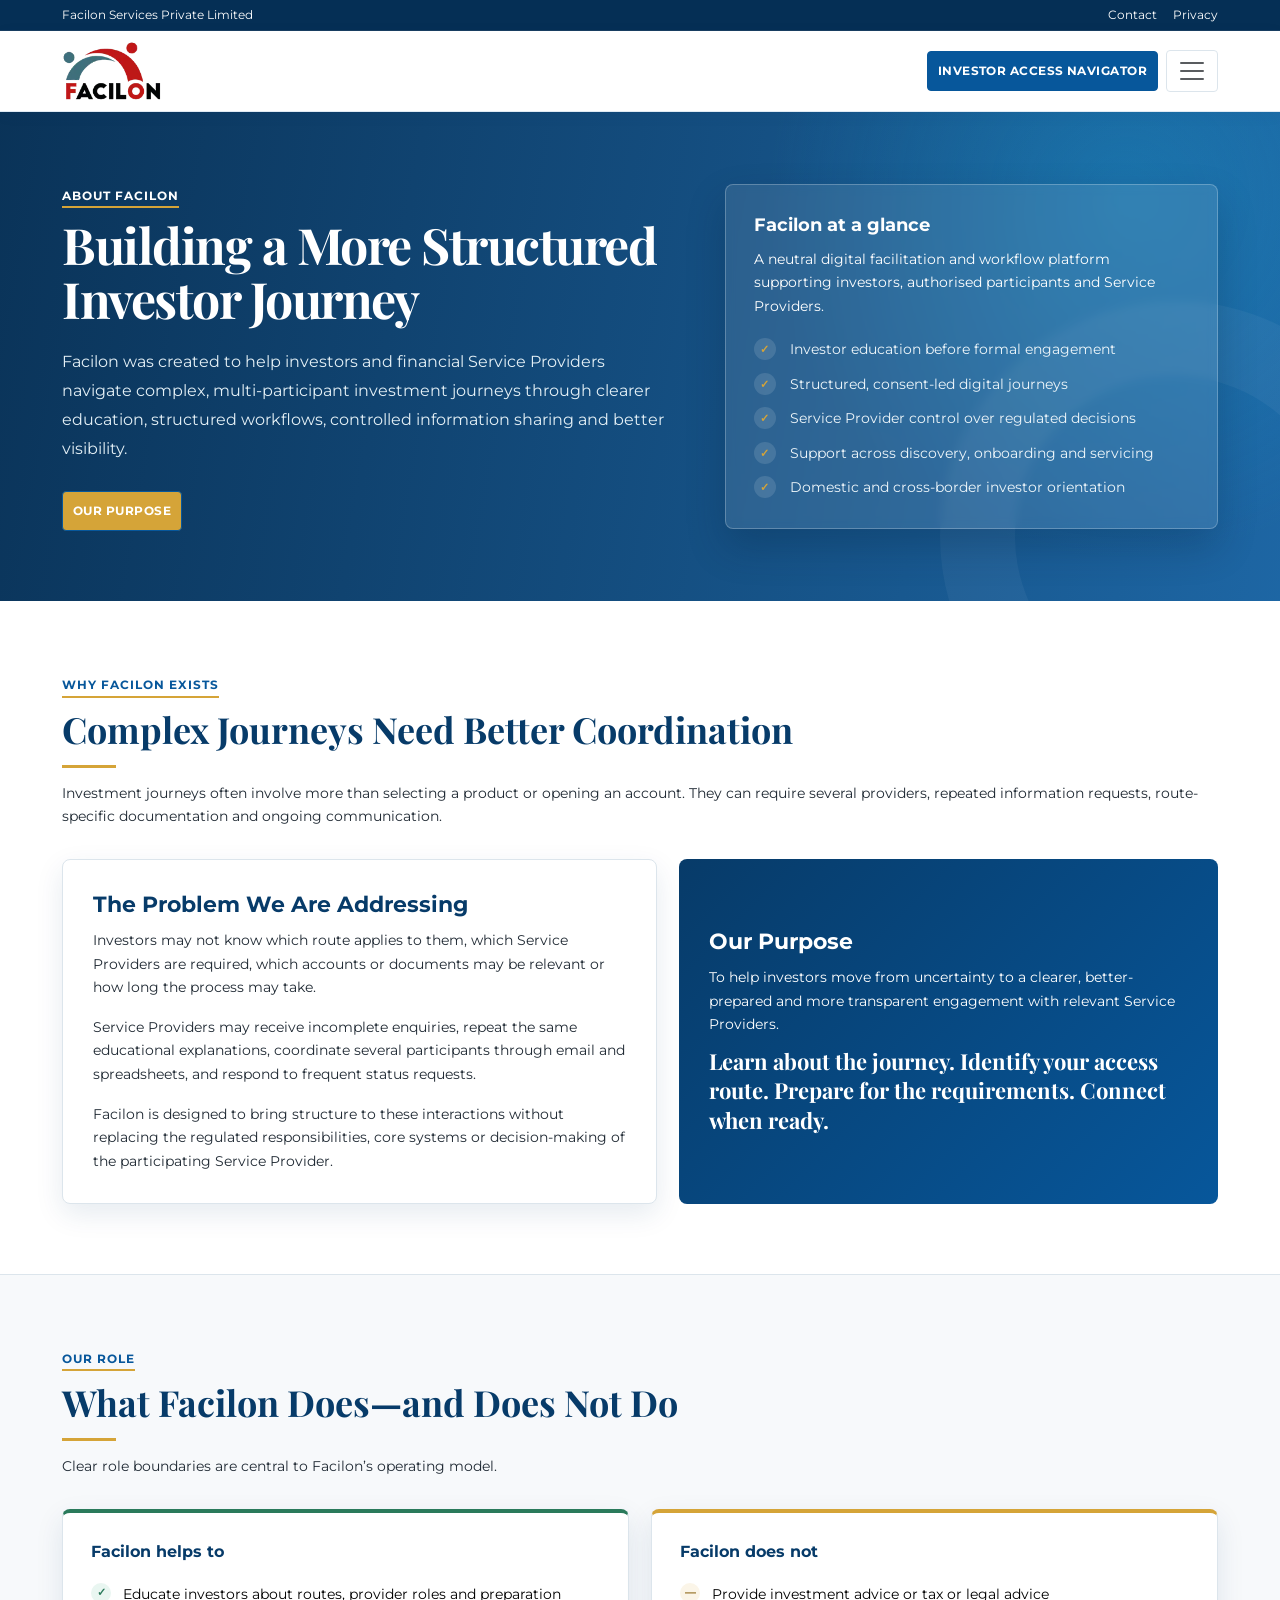
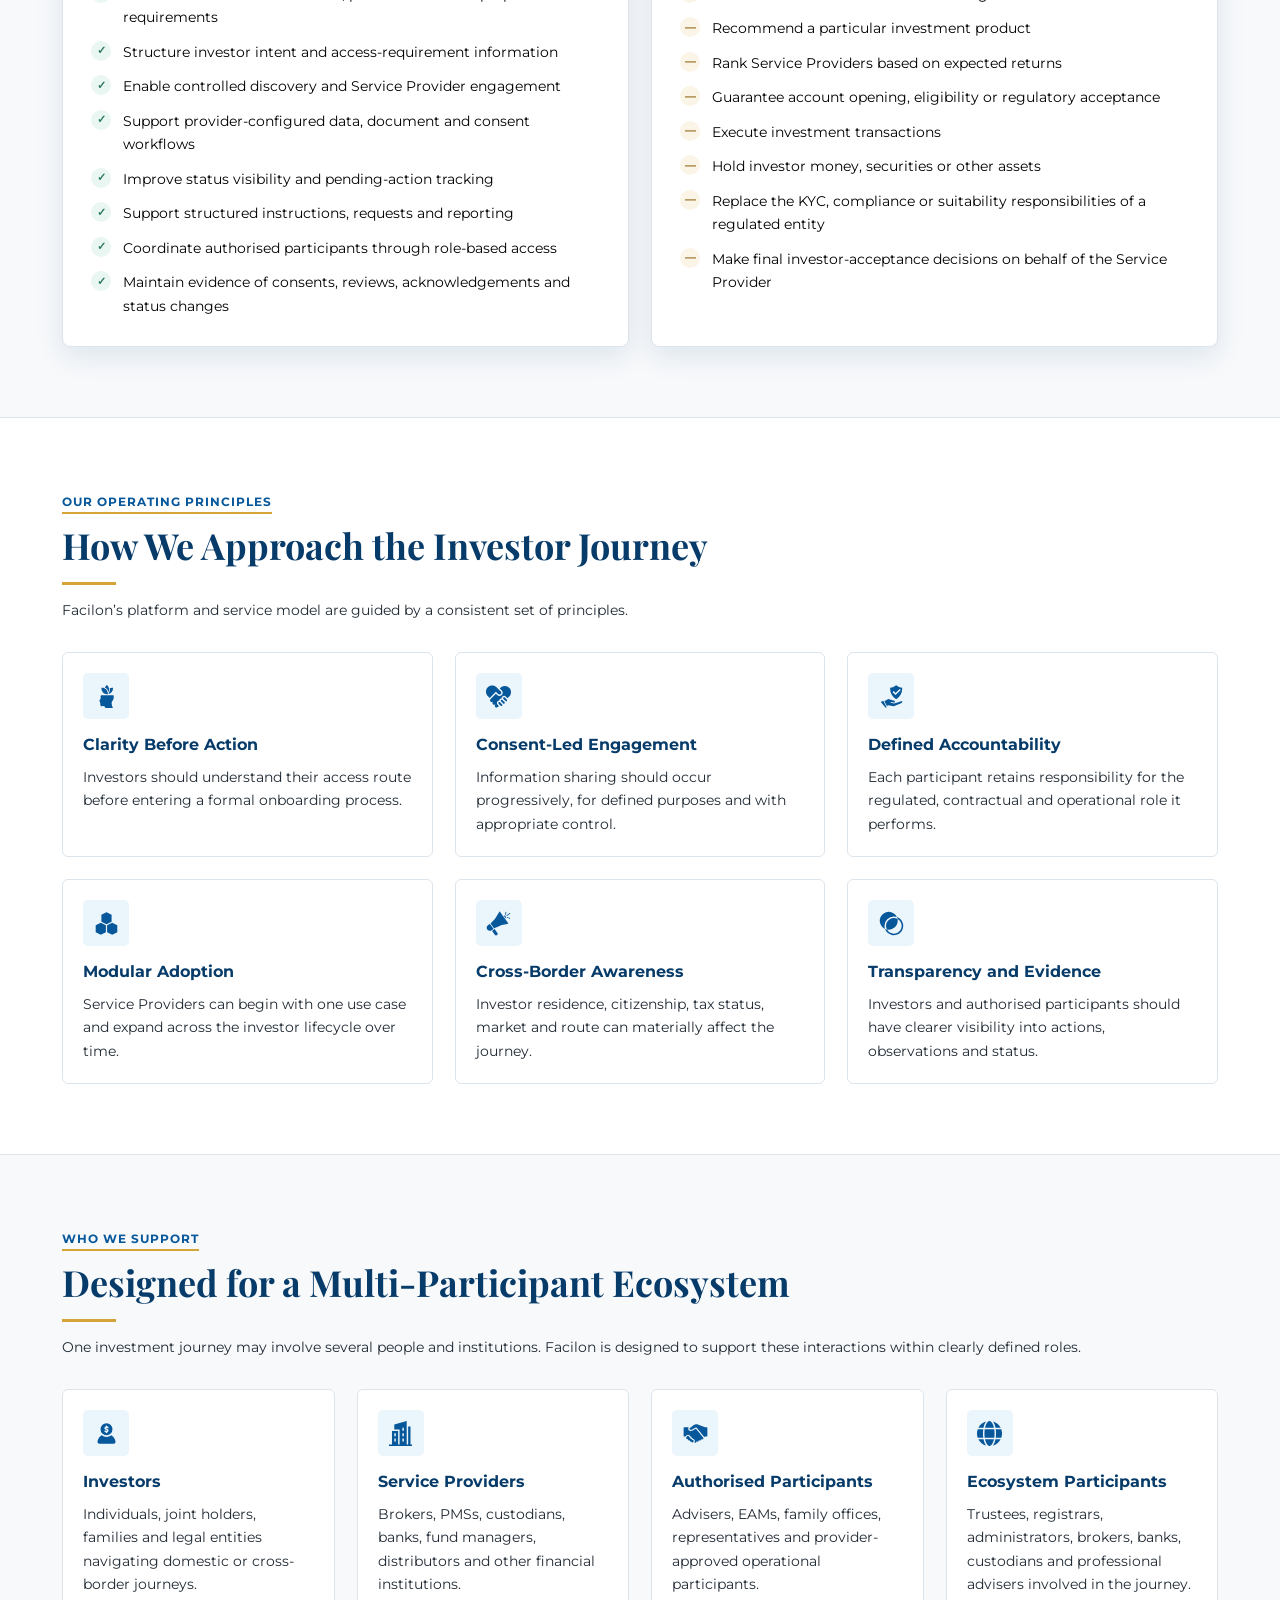
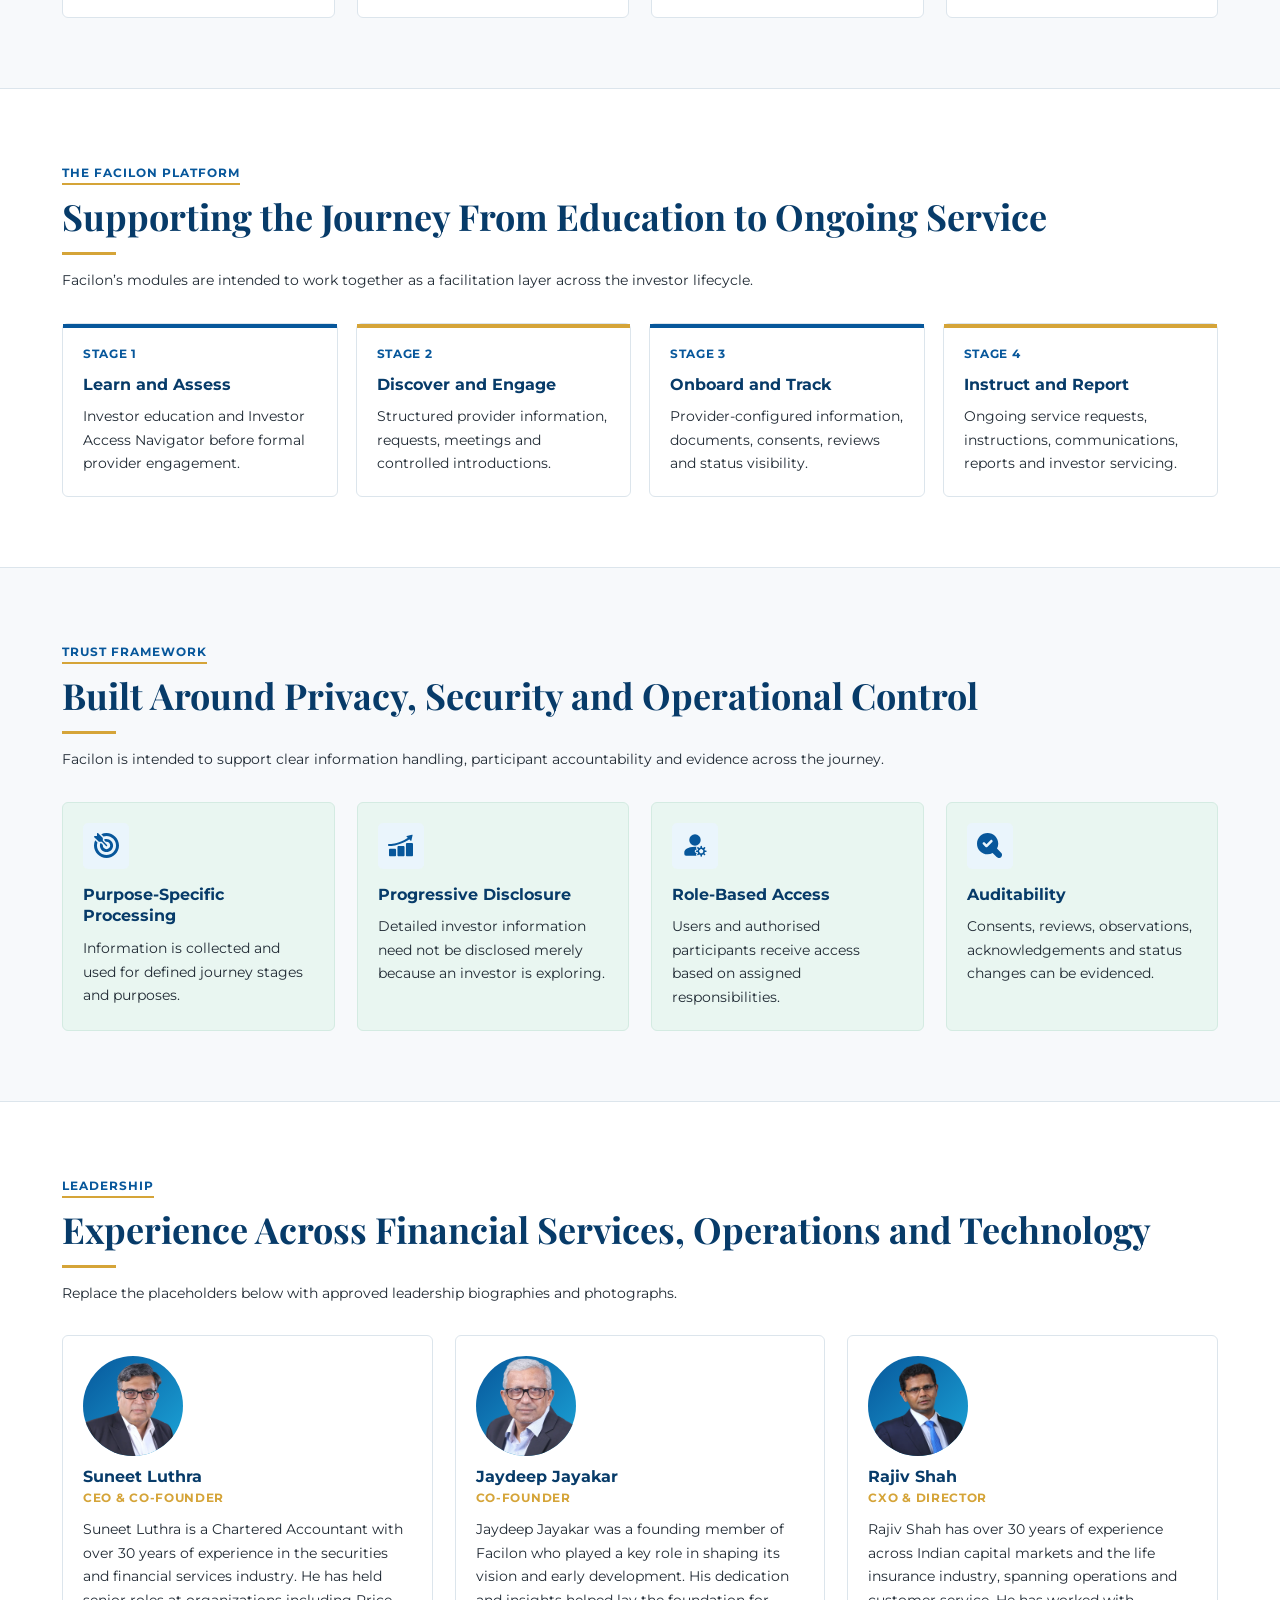
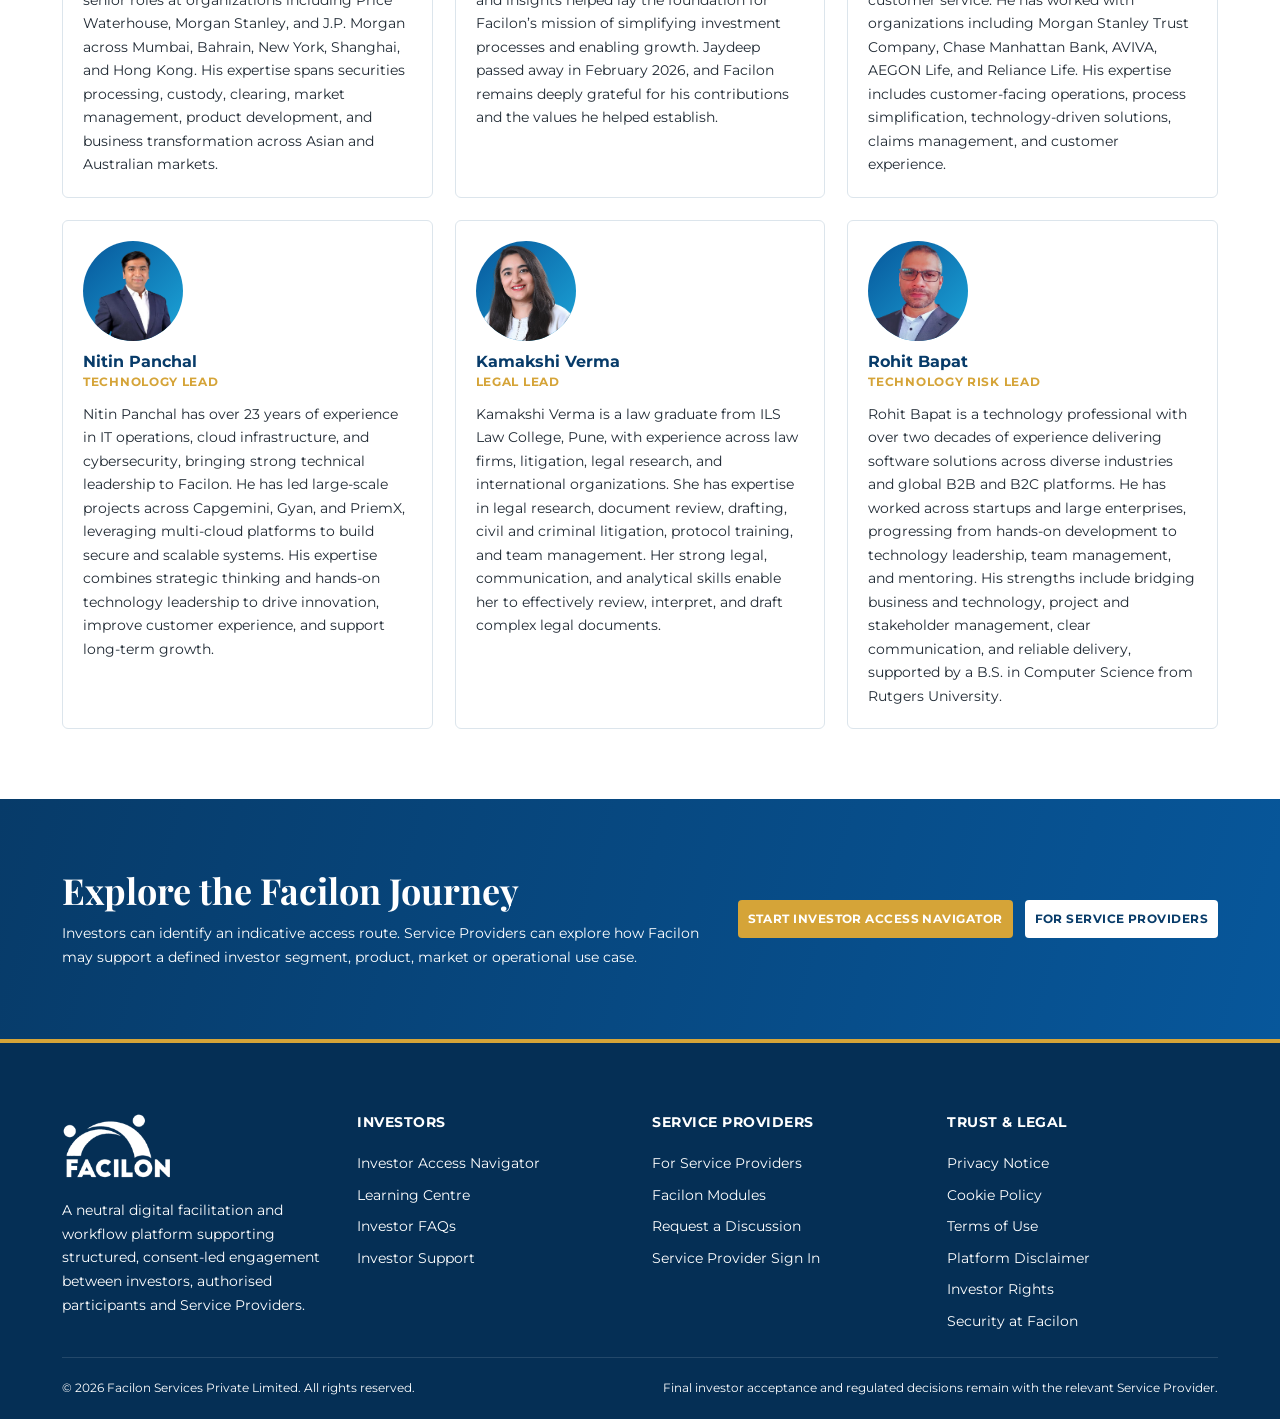
==== about-facilon.html @ dc4d9c80 "first commit" ====
<!DOCTYPE html>
<html lang="en">
<head>
  <meta charset="UTF-8" />
  <meta name="viewport" content="width=device-width, initial-scale=1.0" />
  <meta name="description" content="Learn about Facilon Services, its purpose, facilitation model, operating principles, leadership and commitment to structured, consent-led investor journeys." />
  <title>About Facilon | Facilon Services</title>
  <link rel="icon" type="image/png" href="images/favicon.png">
    <link href="https://cdn.jsdelivr.net/npm/bootstrap@5.3.8/dist/css/bootstrap.min.css" rel="stylesheet">
    <link rel="stylesheet" href="fs-style.css">

  <style>

    :root{
      --blue:#07579b;
      --blue-dark:#073b69;
      --blue-deep:#052f55;
      --cyan:#1ca6d9;
      --sky:#eaf5fc;
      --gold:#d5a438;
      --gold-soft:#fbf5e8;
      --green:#2a7a5b;
      --green-soft:#e9f6f1;
      --ink:#202a34;
      --muted:#687783;
      --paper:#f7f9fb;
      --white:#ffffff;
      --border:#dce5ec;
      --shadow:0 10px 28px rgba(7,59,105,.10);
      --shadow-hover:0 16px 36px rgba(7,59,105,.16);
      --radius:8px;
      --max:1180px;
    }

    *{box-sizing:border-box}
    html{scroll-behavior:smooth}
    body{
      margin:0;
      font-family:'Montserrat',Arial,Helvetica,sans-serif;
      background:#fff;
      color:var(--ink);
      line-height:1.68;
      -webkit-font-smoothing:antialiased;
    }

    a{text-decoration:none;color:inherit}
    button{font:inherit}


    .nav{
      position:sticky;
      top:0;
      z-index:100;
      background:rgba(255,255,255,.97);
      border-bottom:1px solid rgba(7,87,155,.12);
      box-shadow:0 3px 14px rgba(7,59,105,.06);
      backdrop-filter:blur(12px);
    }

    .nav::before{
      content:'';
      display:block;
      height:4px;
      background:linear-gradient(90deg,var(--blue-dark),var(--cyan));
    }

    .nav-inner{
      min-height:74px;
      display:flex;
      align-items:center;
      justify-content:space-between;
      gap:24px;
    }

    .brand{
      color:var(--blue-dark);
      font-weight:700;
      font-size:22px;
      letter-spacing:.3px;
      text-transform:uppercase;
      white-space:nowrap;
    }

    .brand span{color:var(--gold)}

    .nav-links{
      display:flex;
      align-items:center;
      gap:26px;
      font-size:12px;
      font-weight:600;
      color:#44596a;
      text-transform:uppercase;
      letter-spacing:.45px;
    }

    .nav-links a{
      position:relative;
      padding:8px 0;
    }

    .nav-links a::after{
      content:'';
      position:absolute;
      left:0;
      right:100%;
      bottom:0;
      height:2px;
      background:var(--cyan);
      transition:.2s;
    }

    .nav-links a:hover{color:var(--blue)}
    .nav-links a:hover::after{right:0}

    .nav-actions{
      display:flex;
      gap:10px;
      align-items:center;
    }

    .menu-toggle{
      display:none;
      border:1px solid var(--border);
      background:#fff;
      color:var(--blue-dark);
      padding:9px 11px;
      border-radius:4px;
      cursor:pointer;
    }

    .hero{
      position:relative;
      overflow:hidden;
      color:#fff;
      background:
        radial-gradient(circle at 88% 18%,rgba(28,166,217,.30),transparent 30%),
        linear-gradient(100deg,rgba(5,47,85,.98),rgba(7,87,155,.91));
    }

    .hero::after{
      content:'';
      position:absolute;
      right:-130px;
      bottom:-170px;
      width:470px;
      height:470px;
      border:75px solid rgba(255,255,255,.045);
      border-radius:50%;
    }

    .hero-inner{
      position:relative;
      z-index:1;
      display:grid;
      grid-template-columns:1.1fr .9fr;
      gap:60px;
      align-items:center;
    }

    .eyebrow {
    display: inline-block;
    font-size: 12px;
    letter-spacing: 1px;
    text-transform: uppercase;
    font-weight: 700;
    color: inherit;
    margin-bottom: 10px;
    padding-bottom: 0;
    border-bottom: 2px solid var(--gold);
}

    h1,h2,h3{margin-top:0;color:var(--blue-dark)}

    h1{
      font-family:'Playfair Display',Georgia,serif;
      color:#fff;
      font-size:50px;
      line-height:1.08;
      letter-spacing:-.03em;
      margin-bottom:22px;
      max-width:850px;
    }

    h2{
      font-family:'Playfair Display',Georgia,serif;
      font-size:36px;
      line-height:1.2;
      margin-bottom:14px;
    }

    h3{
      font-size:16px;
      line-height:1.35;
      margin-bottom:10px;
    }

    .hero-copy p{
      margin:0 0 28px;
      max-width:760px;
      color:#e4f0f6;
      font-size:16px;
      line-height:1.8;
    }

    .hero-panel{
      background:rgba(255,255,255,.10);
      border:1px solid rgba(255,255,255,.24);
      border-radius:8px;
      padding:28px;
      backdrop-filter:blur(5px);
      box-shadow:0 18px 38px rgba(3,31,56,.24);
    }

    .hero-panel h3{color:#fff;font-size:18px}
    .hero-panel p{color:#ffffff;font-size:14px;margin:0 0 20px}

    .principle-list{
      display:grid;
      gap:11px;
    }

    .principle-item{
      display:grid;
      grid-template-columns:26px 1fr;
      gap:10px;
      align-items:start;
      font-size:14px;
      color:#eef6fa;
    }

    .principle-item::before{
      content:'✓';
      width:22px;
      height:22px;
      border-radius:50%;
      display:grid;
      place-items:center;
      background:rgba(255,255,255,.12);
      color:var(--gold);
      font-weight:700;
      font-size:11px;
    }

    .section-alt{
      background:var(--paper);
      border-top:1px solid var(--border);
      border-bottom:1px solid var(--border);
    }

    .section-head{
      margin-bottom:30px;
    }

    .section-head h2::after{
      content:'';
      display:block;
      width:54px;
      height:3px;
      background:var(--gold);
      margin-top:14px;
    }

    .section-head p{
      margin:0;
      color:var(--ink);
      font-size:14px;
    }

    .story-grid,
    .role-grid,
    .values-grid,
    .audience-grid,
    .trust-grid,
    .leadership-grid{
      display:grid;
      gap:22px;
    }

    .story-grid{
      grid-template-columns:1.05fr .95fr;
      align-items:start;
    }

    .story-card{
      background:#fff;
      border:1px solid var(--border);
      border-radius:8px;
      padding:30px;
      box-shadow:var(--shadow);
      min-height: 345px;
    }

    .story-card p{
      color:var(--ink);
      font-size:14px;
      margin:0 0 16px;
    }
    
    .story-card h3 {
            font-size: 22px;
    }

    .story-card p:last-child{margin-bottom:0}

    .statement-card{
      background:linear-gradient(135deg,var(--blue-dark),var(--blue));
      color:#fff;
      border-radius:8px;
      padding:30px;
      min-height: 345px;
          display: flex;
    flex-direction: column;
    justify-content: center;
    }

    .statement-card h3{color:#fff;font-size:22px}
    .statement-card p{color:#ffffff;font-size:14px;margin:0 0 10px}

    .statement-card strong{
      display:block;
      color:#fff;
      font-family:'Playfair Display',Georgia,serif;
      font-size:22px;
      line-height:1.35;
      margin-top:0;
    }

    .role-grid{
      grid-template-columns:1fr 1fr;
    }

    .role-card{
      border-radius:8px;
      padding:28px;
      border:1px solid var(--border);
      background:#fff;
      box-shadow:var(--shadow);
    }

    .role-card.positive{border-top:4px solid var(--green)}
    .role-card.boundary{border-top:4px solid var(--gold)}

    .role-list{
      list-style:none;
      padding:0;
      margin:20px 0 0;
      display:grid;
      gap:11px;
    }

    .role-list li{
      
    display: grid;
    grid-template-columns: 22px 1fr;
    gap: 10px;
    font-size: 14px;
    color: #000000;
    }

    .role-card.positive .role-list li::before{
      content:'✓';
      width:20px;height:20px;border-radius:50%;
      display:grid;place-items:center;
      background:var(--green-soft);
      color:var(--green);
      font-size:11px;font-weight:700;
    }

    .role-card.boundary .role-list li::before{
      content:'—';
      width:20px;height:20px;border-radius:50%;
      display:grid;place-items:center;
      background:var(--gold-soft);
      color:#8d6817;
      font-size:11px;font-weight:700;
    }

    .values-grid{
      grid-template-columns:repeat(3,1fr);
    }

    .value-card,
    .audience-card,
    .trust-card,
    .leader-card{
      background:#fff;
      border:1px solid var(--border);
      border-radius:6px;
      padding:20px;
      transition:.2s;
    }

    .value-card:hover,
    .audience-card:hover,
    .trust-card:hover,
    .leader-card:hover{
      transform:translateY(-3px);
      box-shadow:var(--shadow-hover);
      border-color:#bdd7e7;
    }

    .icon{
      width:46px;
      height:46px;
      border-radius:5px;
      display:grid;
      place-items:center;
      background:var(--sky);
      color:var(--blue);
      font-size:21px;
      margin-bottom:15px;
    }
.icon img{
    width: 25px;
}
    .value-card p,
    .audience-card p,
    .trust-card p,
    .leader-card p{
      color:var(--ink);
      margin:0;
      font-size:14px;
    }

    .audience-grid{
      grid-template-columns:repeat(4,1fr);
    }

    .trust-grid{
      grid-template-columns:repeat(4,1fr);
    }

    .trust-card{
      background:var(--green-soft);
      border-color:#d4ebe2;
    }

    .leadership-grid{
      grid-template-columns:repeat(3,1fr);
    }

    .leader-card{
      text-align:left;
    }

    .leader-photo{
      /*width:72px;*/
      /*height:72px;*/
      /*border-radius:50%;*/
      /*display:grid;*/
      /*place-items:center;*/
      /*background:linear-gradient(135deg,var(--blue),var(--cyan));*/
      /*color:#fff;*/
      /*font-weight:700;*/
      /*font-size:22px;*/
      /*margin-bottom:18px;*/
    }
    
    .leader-card h3 {
        margin-bottom: 0;
    }
    
    .leader-photo img {
        width: 100px;
        height: 100px;
        background: linear-gradient(135deg, var(--blue), var(--cyan));
        border-radius: 50%;
        margin-bottom: 10px;
    }

    .leader-role{
      color:var(--gold);
      font-size:12px;
      font-weight:700;
      text-transform:uppercase;
      letter-spacing:.7px;
      margin-bottom:10px;
          margin-top: 0;
    }

    .timeline{
      display:grid;
      grid-template-columns:repeat(4,1fr);
      gap:18px;
    }

    .timeline-card{
      position:relative;
      background:#fff;
      border:1px solid var(--border);
      border-radius:6px;
      padding:20px;
    }

    .timeline-card::before{
      content:'';
      position:absolute;
      left:0;
      top:0;
      width:100%;
      height:4px;
      background:var(--blue);
    }

    .timeline-card:nth-child(even)::before{background:var(--gold)}

    .timeline-label{
      color:var(--blue);
      font-size:12px;
      font-weight:700;
      text-transform:uppercase;
      letter-spacing:.7px;
      margin-bottom:10px;
    }

    .timeline-card p{
      margin:0;
      color:var(--ink);
      font-size:14px;
    }

    .band{
      background:linear-gradient(105deg,var(--blue-dark),var(--blue));
      color:#fff;
    }

    .band-inner{
      display:grid;
      grid-template-columns:1fr auto;
      gap:30px;
      align-items:center;
    }

    .band h2{color:#fff;margin-bottom:10px}
    .band p{margin:0;color:#ffffff;font-size:14px;max-width:760px}


    @media(max-width:1050px){
      .nav-links{display:none}
      .menu-toggle{display:inline-flex}
      .audience-grid,.trust-grid{grid-template-columns:repeat(2,1fr)}
      .timeline{grid-template-columns:repeat(2,1fr)}
      .footer-grid{grid-template-columns:1fr 1fr}
    }

    @media(max-width:820px){
      .hero-inner,
      .story-grid,
      .role-grid,
      .band-inner{
        grid-template-columns:1fr;
      }

      .values-grid,
      .leadership-grid{
        grid-template-columns:1fr;
      }

      .nav-actions .btn-outline{display:none}
    }

    @media(max-width:620px){
      .container{width:min(calc(100% - 28px),var(--max))}
      .topbar{display:none}
      .nav-inner{min-height:66px}
      .nav-actions .btn-primary{display:none}
      section{padding:58px 0}
      .hero-inner{padding:64px 0 60px}
      .audience-grid,
      .trust-grid,
      .timeline,
      .footer-grid{
        grid-template-columns:1fr;
      }
      .band .btn{width:100%}
    }
  </style>
</head>

<body>
    <div class="topbar">
        <div class="container topbar-inner d-flex justify-content-between align-items-center flex-wrap gap-3 py-1">
            <div>Facilon Services Private Limited</div>
            <div class="topbar-links d-flex flex-wrap gap-3">
                <a href="contact.html">Contact</a>
                <a href="#privacy">Privacy</a>
            </div>
        </div>
    </div>
    <header class="nav navbar">
        <div class="container d-flex align-items-center justify-content-between">
            <a class="navbar-brand" href="index.html">
              <img src="images/logo.webp" alt="Facilon">
            </a>
            <div class="nav-actions d-flex align-items-center gap-2">
              <!--<div class="dropdown d-none d-sm-inline-flex">-->
              <!--  <button class="btn btn-outline dropdown-toggle" type="button" data-bs-toggle="dropdown" aria-expanded="false">-->
              <!--    Sign In-->
              <!--  </button>-->
              <!--  <ul class="dropdown-menu dropdown-menu-end">-->
              <!--    <li>-->
              <!--      <a class="dropdown-item" href="investor-sign-in.html">Investor Sign In</a>-->
              <!--    </li>-->
              <!--    <li>-->
              <!--      <a class="dropdown-item" href="service-provider-sign-in.html">Service Provider Sign In</a>-->
              <!--    </li>-->
              <!--  </ul>-->
              <!--</div>-->
              <a class="btn btn-primary d-none d-sm-inline-flex" href="investor-access-navigator.html">
                Investor Access Navigator
              </a>
              <button class="navbar-toggler" type="button" data-bs-toggle="offcanvas" data-bs-target="#sidebarNav"
                aria-controls="sidebarNav" aria-label="Open menu">
                <span class="navbar-toggler-icon"></span>
              </button>
            </div>
        </div>
    </header>
    <!-- Sidebar navigation: same offcanvas menu on desktop and mobile -->
    <div class="offcanvas offcanvas-end sidebar-nav" tabindex="-1" id="sidebarNav" aria-labelledby="sidebarNavLabel">
        <div class="offcanvas-header">
          <a class="navbar-brand" href="index.html"><img src="images/logo.webp" alt="Facilon"></a>
          <button type="button" class="btn-close" data-bs-dismiss="offcanvas" aria-label="Close"></button>
        </div>
        <div class="offcanvas-body d-flex flex-column">
          <ul class="navbar-nav flex-grow-1" aria-label="Main navigation">
              <li class="nav-item"><a class="nav-link" href="./"><img src="images/icon/sb-img-0.webp" alt=""> Home</a></li>
            <li class="nav-item"><a class="nav-link" href="investor-access-navigator.html"><img src="images/icon/sb-img-1.webp" alt=""> Investor Access Navigator</a></li>
            <li class="nav-item"><a class="nav-link" href="for-service-providers.html"><img src="images/icon/sb-img-2.webp" alt=""> For Service Providers</a></li>
            <li class="nav-item"><a class="nav-link" href="how-facilon-works.html"><img src="images/icon/sb-img-3.webp" alt=""> How Facilon Works</a></li>
            <li class="nav-item"><a class="nav-link" href="learning-centre.html"><img src="images/icon/sb-img-4.webp" alt=""> Learning Centre</a></li>
            <li class="nav-item"><a class="nav-link" href="about-facilon.html"><img src="images/icon/sb-img-5.webp" alt=""> About Facilon</a></li>
            <li class="nav-item"><a class="nav-link" href="contact.html"><img src="images/icon/sb-img-6.webp" alt=""> Contact</a></li>
          </ul>
        </div>
    </div>

  <main>
    <section class="hero">
      <div class="container hero-inner">
        <div class="hero-copy">
          <div class="eyebrow">About Facilon</div>
          <h1>Building a More Structured Investor Journey</h1>
          <p>
            Facilon was created to help investors and financial Service Providers navigate complex,
            multi-participant investment journeys through clearer education, structured workflows,
            controlled information sharing and better visibility.
          </p>
          <a class="btn btn-primary" href="#our-purpose" style="background:var(--gold);">Our Purpose</a>
        </div>

        <aside class="hero-panel">
          <h3>Facilon at a glance</h3>
          <p>
            A neutral digital facilitation and workflow platform supporting investors,
            authorised participants and Service Providers.
          </p>

          <div class="principle-list">
            <div class="principle-item">Investor education before formal engagement</div>
            <div class="principle-item">Structured, consent-led digital journeys</div>
            <div class="principle-item">Service Provider control over regulated decisions</div>
            <div class="principle-item">Support across discovery, onboarding and servicing</div>
            <div class="principle-item">Domestic and cross-border investor orientation</div>
          </div>
        </aside>
      </div>
    </section>

    <section id="our-purpose">
      <div class="container">
        <div class="section-head">
          <div class="eyebrow" style="color:var(--blue);">Why Facilon exists</div>
          <h2>Complex Journeys Need Better Coordination</h2>
          <p>
            Investment journeys often involve more than selecting a product or opening an account.
            They can require several providers, repeated information requests, route-specific documentation
            and ongoing communication.
          </p>
        </div>

        <div class="story-grid">
          <article class="story-card">
            <h3>The Problem We Are Addressing</h3>
            <p>
              Investors may not know which route applies to them, which Service Providers are required,
              which accounts or documents may be relevant or how long the process may take.
            </p>
            <p>
              Service Providers may receive incomplete enquiries, repeat the same educational explanations,
              coordinate several participants through email and spreadsheets, and respond to frequent
              status requests.
            </p>
            <p>
              Facilon is designed to bring structure to these interactions without replacing the regulated
              responsibilities, core systems or decision-making of the participating Service Provider.
            </p>
          </article>

          <aside class="statement-card">
            <h3>Our Purpose</h3>
            <p>
              To help investors move from uncertainty to a clearer, better-prepared and more transparent
              engagement with relevant Service Providers.
            </p>
            <strong>
              Learn about the journey. Identify your access route. Prepare for the requirements. Connect when ready.
            </strong>
          </aside>
        </div>
      </div>
    </section>

    <section class="section-alt">
      <div class="container">
        <div class="section-head">
          <div class="eyebrow" style="color:var(--blue);">Our role</div>
          <h2>What Facilon Does—and Does Not Do</h2>
          <p>
            Clear role boundaries are central to Facilon’s operating model.
          </p>
        </div>

        <div class="role-grid">
          <article class="role-card positive">
            <h3>Facilon helps to</h3>
            <ul class="role-list">
              <li>Educate investors about routes, provider roles and preparation requirements</li>
              <li>Structure investor intent and access-requirement information</li>
              <li>Enable controlled discovery and Service Provider engagement</li>
              <li>Support provider-configured data, document and consent workflows</li>
              <li>Improve status visibility and pending-action tracking</li>
              <li>Support structured instructions, requests and reporting</li>
              <li>Coordinate authorised participants through role-based access</li>
              <li>Maintain evidence of consents, reviews, acknowledgements and status changes</li>
            </ul>
          </article>

          <article class="role-card boundary">
            <h3>Facilon does not</h3>
            <ul class="role-list">
              <li>Provide investment advice or tax or legal advice</li>
              <li>Recommend a particular investment product</li>
              <li>Rank Service Providers based on expected returns</li>
              <li>Guarantee account opening, eligibility or regulatory acceptance</li>
              <li>Execute investment transactions</li>
              <li>Hold investor money, securities or other assets</li>
              <li>Replace the KYC, compliance or suitability responsibilities of a regulated entity</li>
              <li>Make final investor-acceptance decisions on behalf of the Service Provider</li>
            </ul>
          </article>
        </div>
      </div>
    </section>

    <section>
      <div class="container">
        <div class="section-head">
          <div class="eyebrow" style="color:var(--blue);">Our operating principles</div>
          <h2>How We Approach the Investor Journey</h2>
          <p>
            Facilon’s platform and service model are guided by a consistent set of principles.
          </p>
        </div>

        <div class="values-grid">
          <article class="value-card">
            <div class="icon">
              <img src="images/icon/clarity.svg">
            </div>
            <h3>Clarity Before Action</h3>
            <p>Investors should understand their access route before entering a formal onboarding process.</p>
          </article>

          <article class="value-card">
            <div class="icon">
              <img src="images/icon/peace.svg">
            </div>
            <h3>Consent-Led Engagement</h3>
            <p>Information sharing should occur progressively, for defined purposes and with appropriate control.</p>
          </article>

          <article class="value-card">
            <div class="icon">
              <img src="images/icon/accountability.svg">
            </div>
            <h3>Defined Accountability</h3>
            <p>Each participant retains responsibility for the regulated, contractual and operational role it performs.</p>
          </article>

          <article class="value-card">
            <div class="icon">
              <img src="images/icon/modualr.svg">
            </div>
            <h3>Modular Adoption</h3>
            <p>Service Providers can begin with one use case and expand across the investor lifecycle over time.</p>
          </article>

          <article class="value-card">
            <div class="icon">
              <img src="images/icon/aware.svg">
            </div>
            <h3>Cross-Border Awareness</h3>
            <p>Investor residence, citizenship, tax status, market and route can materially affect the journey.</p>
          </article>

          <article class="value-card">
            <div class="icon">
              <img src="images/icon/transparancy.svg">
            </div>
            <h3>Transparency and Evidence</h3>
            <p>Investors and authorised participants should have clearer visibility into actions, observations and status.</p>
          </article>
        </div>
      </div>
    </section>

    <section class="section-alt">
      <div class="container">
        <div class="section-head">
          <div class="eyebrow" style="color:var(--blue);">Who we support</div>
          <h2>Designed for a Multi-Participant Ecosystem</h2>
          <p>
            One investment journey may involve several people and institutions. Facilon is designed
            to support these interactions within clearly defined roles.
          </p>
        </div>

        <div class="audience-grid">
          <article class="audience-card">
            <div class="icon">              
              <img src="images/icon/investor.svg">
            </div>
            <h3>Investors</h3>
            <p>Individuals, joint holders, families and legal entities navigating domestic or cross-border journeys.</p>
          </article>

          <article class="audience-card">
            <div class="icon">              
              <img src="images/icon/service-provider.svg">
            </div>
            <h3>Service Providers</h3>
            <p>Brokers, PMSs, custodians, banks, fund managers, distributors and other financial institutions.</p>
          </article>

          <article class="audience-card">
            <div class="icon">              
              <img src="images/icon/authorizes.svg">
            </div>
            <h3>Authorised Participants</h3>
            <p>Advisers, EAMs, family offices, representatives and provider-approved operational participants.</p>
          </article>

          <article class="audience-card">
            <div class="icon">              
              <img src="images/icon/globe.svg">
            </div>
            <h3>Ecosystem Participants</h3>
            <p>Trustees, registrars, administrators, brokers, banks, custodians and professional advisers involved in the journey.</p>
          </article>
        </div>
      </div>
    </section>

    <section>
      <div class="container">
        <div class="section-head">
          <div class="eyebrow" style="color:var(--blue);">The Facilon platform</div>
          <h2>Supporting the Journey From Education to Ongoing Service</h2>
          <p>
            Facilon’s modules are intended to work together as a facilitation layer across the investor lifecycle.
          </p>
        </div>

        <div class="timeline">
          <article class="timeline-card">
            <div class="timeline-label">Stage 1</div>
            <h3>Learn and Assess</h3>
            <p>Investor education and Investor Access Navigator before formal provider engagement.</p>
          </article>

          <article class="timeline-card">
            <div class="timeline-label">Stage 2</div>
            <h3>Discover and Engage</h3>
            <p>Structured provider information, requests, meetings and controlled introductions.</p>
          </article>

          <article class="timeline-card">
            <div class="timeline-label">Stage 3</div>
            <h3>Onboard and Track</h3>
            <p>Provider-configured information, documents, consents, reviews and status visibility.</p>
          </article>

          <article class="timeline-card">
            <div class="timeline-label">Stage 4</div>
            <h3>Instruct and Report</h3>
            <p>Ongoing service requests, instructions, communications, reports and investor servicing.</p>
          </article>
        </div>
      </div>
    </section>

    <section class="section-alt">
      <div class="container">
        <div class="section-head">
          <div class="eyebrow" style="color:var(--blue);">Trust framework</div>
          <h2>Built Around Privacy, Security and Operational Control</h2>
          <p>
            Facilon is intended to support clear information handling, participant accountability and evidence across the journey.
          </p>
        </div>

        <div class="trust-grid">
          <article class="trust-card">
            <div class="icon">
              <img src="images/icon/purpose.svg">
            </div>
            <h3>Purpose-Specific Processing</h3>
            <p>Information is collected and used for defined journey stages and purposes.</p>
          </article>

          <article class="trust-card">
            <div class="icon">
              <img src="images/icon/progress.svg">
            </div>
            <h3>Progressive Disclosure</h3>
            <p>Detailed investor information need not be disclosed merely because an investor is exploring.</p>
          </article>

          <article class="trust-card">
            <div class="icon">
              <img src="images/icon/role.svg">
            </div>
            <h3>Role-Based Access</h3>
            <p>Users and authorised participants receive access based on assigned responsibilities.</p>
          </article>

          <article class="trust-card">
            <div class="icon">
              <img src="images/icon/audit.svg">
            </div>
            <h3>Auditability</h3>
            <p>Consents, reviews, observations, acknowledgements and status changes can be evidenced.</p>
          </article>
        </div>
      </div>
    </section>

    <section id="leadership">
      <div class="container">
        <div class="section-head">
          <div class="eyebrow" style="color:var(--blue);">Leadership</div>
          <h2>Experience Across Financial Services, Operations and Technology</h2>
          <p>
            Replace the placeholders below with approved leadership biographies and photographs.
          </p>
        </div>

        <div class="leadership-grid">
          <article class="leader-card">
            <div class="leader-photo">
                <img src="images/team/suneet-luthra.webp" alt="">
            </div>
            <h3>Suneet Luthra</h3>
            <div class="leader-role">CEO & Co-Founder</div>
            <p>Suneet Luthra is a Chartered Accountant with over 30 years of experience in the securities and financial services industry. He has held senior roles at organizations including Price Waterhouse, Morgan Stanley, and J.P. Morgan across Mumbai, Bahrain, New York, Shanghai, and Hong Kong. His expertise spans securities processing, custody, clearing, market management, product development, and business transformation across Asian and Australian markets.</p>
          </article>

          <article class="leader-card">
            <div class="leader-photo">
                <img src="images/team/jaydeep-jayakar.webp" alt="">
            </div>
            <h3>Jaydeep Jayakar</h3>
            <div class="leader-role">Co-Founder</div>
            <p>Jaydeep Jayakar was a founding member of Facilon who played a key role in shaping its vision and early development.
His dedication and insights helped lay the foundation for Facilon’s mission of simplifying investment processes and enabling growth.
Jaydeep passed away in February 2026, and Facilon remains deeply grateful for his contributions and the values he helped establish.</p>
          </article>

          <article class="leader-card">
            <div class="leader-photo">
                <img src="images/team/rajiv-shah.webp" alt="">
            </div>
            <h3>Rajiv Shah</h3>
            <div class="leader-role">CXO & Director</div>
            <p>Rajiv Shah has over 30 years of experience across Indian capital markets and the life insurance industry, spanning operations and customer service.
He has worked with organizations including Morgan Stanley Trust Company, Chase Manhattan Bank, AVIVA, AEGON Life, and Reliance Life.
His expertise includes customer-facing operations, process simplification, technology-driven solutions, claims management, and customer experience.</p>
          </article>
          
          <article class="leader-card">
            <div class="leader-photo">
                <img src="images/team/nitin-panchal.webp" alt="">
            </div>
            <h3>Nitin Panchal</h3>
            <div class="leader-role">Technology Lead</div>
            <p>Nitin Panchal has over 23 years of experience in IT operations, cloud infrastructure, and cybersecurity, bringing strong technical leadership to Facilon.
He has led large-scale projects across Capgemini, Gyan, and PriemX, leveraging multi-cloud platforms to build secure and scalable systems.
His expertise combines strategic thinking and hands-on technology leadership to drive innovation, improve customer experience, and support long-term growth.</p>
            </article>
          
          <article class="leader-card">
            <div class="leader-photo">
                <img src="images/team/kamakshi-verma.webp" alt="">
            </div>
            <h3>Kamakshi Verma</h3>
            <div class="leader-role">Legal Lead</div>
            <p>Kamakshi Verma is a law graduate from ILS Law College, Pune, with experience across law firms, litigation, legal research, and international organizations.
She has expertise in legal research, document review, drafting, civil and criminal litigation, protocol training, and team management.
Her strong legal, communication, and analytical skills enable her to effectively review, interpret, and draft complex legal documents.</p>
            </article>
          
          <article class="leader-card">
            <div class="leader-photo">
                <img src="images/team/rohit-bapat.webp" alt="">
            </div>
            <h3>Rohit Bapat</h3>
            <div class="leader-role">Technology Risk Lead</div>
            <p>Rohit Bapat is a technology professional with over two decades of experience delivering software solutions across diverse industries and global B2B and B2C platforms.
He has worked across startups and large enterprises, progressing from hands-on development to technology leadership, team management, and mentoring.
His strengths include bridging business and technology, project and stakeholder management, clear communication, and reliable delivery, supported by a B.S. in Computer Science from Rutgers University.</p>
            </article>
          
          
        </div>
      </div>
    </section>

    <section class="band">
      <div class="container band-inner">
        <div>
          <h2>Explore the Facilon Journey</h2>
          <p>
            Investors can identify an indicative access route. Service Providers can explore how Facilon may support
            a defined investor segment, product, market or operational use case.
          </p>
        </div>

        <div style="display:flex;gap:12px;flex-wrap:wrap;">
          <a class="btn" style="background:var(--gold);color:#fff;" href="investor-access-navigator.html">Start Investor Access Navigator</a>
          <a class="btn" style="background:#fff;color:var(--blue-dark);" href="for-service-providers.html">For Service Providers</a>
        </div>
      </div>
    </section>
  </main>

  <footer class="footer" id="contact">
    <div class="container">
      <div class="row g-4 mb-4">
        <div class="col-lg-3 col-md-6">
          <div class="footer-brand-sec navbar-brand">
            <img src="images/logo.webp" alt="Facilon">
          </div>
          <p>
            A neutral digital facilitation and workflow platform supporting structured,
            consent-led engagement between investors, authorised participants and Service Providers.
          </p>
        </div>

        <div class="col-lg-3 col-md-4">
          <h3>Investors</h3>
          <div class="footer-links">
            <a href="investor-access-navigator.html">Investor Access Navigator</a>
            <a href="learning-centre.html">Learning Centre</a>
            <a href="#faq">Investor FAQs</a>
            <a href="#support">Investor Support</a>
          </div>
        </div>

        <div class="col-lg-3 col-md-4">
          <h3>Service Providers</h3>
          <div class="footer-links">
            <a href="for-service-providers.html">For Service Providers</a>
            <a href="#modules">Facilon Modules</a>
            <a href="#discussion">Request a Discussion</a>
            <a href="#signin">Service Provider Sign In</a>
          </div>
        </div>

        <div class="col-lg-3 col-md-4">
          <h3>Trust &amp; Legal</h3>
          <div class="footer-links">
            <a href="#privacy">Privacy Notice</a>
            <a href="#cookies">Cookie Policy</a>
            <a href="#terms">Terms of Use</a>
            <a href="#disclaimer">Platform Disclaimer</a>
            <a href="#rights">Investor Rights</a>
            <a href="#security">Security at Facilon</a>
          </div>
        </div>
      </div>

      <div class="footer-bottom d-flex justify-content-between flex-wrap gap-3">
        <div>© <span id="year"></span> Facilon Services Private Limited. All rights reserved.</div>
        <div>Final investor acceptance and regulated decisions remain with the relevant Service Provider.</div>
      </div>
    </div>
  </footer>
  
  <script src="https://cdn.jsdelivr.net/npm/bootstrap@5.3.8/dist/js/bootstrap.bundle.min.js"></script>
  <script>
    document.getElementById("year").textContent = new Date().getFullYear();
  </script>
</body>
</html>
---- fs-style.css ----
@import url('https://fonts.googleapis.com/css2?family=Montserrat:wght@400;500;600;700&family=Playfair+Display:wght@600;700&display=swap');

:root {
    --blue: #07579b;
    --blue-dark: #073b69;
    --blue-deep: #052f55;
    --cyan: #1ca6d9;
    --sky: #eaf5fc;
    --gold: #d5a438;
    --gold-soft: #fbf5e8;
    --green: #2a7a5b;
    --green-soft: #e9f6f1;
    --ink: #000000;
    --muted: #687783;
    --paper: #f7f9fb;
    --white: #ffffff;
    --border: #dce5ec;
    --shadow: 0 10px 28px rgba(7, 59, 105, .10);
    --shadow-hover: 0 16px 36px rgba(7, 59, 105, .16);
    --radius: 8px;

    /* Bootstrap theme overrides */
    --bs-font-sans-serif: 'Montserrat', Arial, Helvetica, sans-serif;
    --bs-body-font-family: var(--bs-font-sans-serif);
    --bs-body-color: var(--ink);
    --bs-body-bg: #ffffff;
    --bs-link-color: inherit;
    --bs-link-decoration: none;
    --bs-link-hover-color: inherit;
    --bs-border-color: var(--border);
    --bs-border-radius: var(--radius);
}

html {
    scroll-behavior: smooth;
}

img {
    display: block;
}

a {
    text-decoration: none;
    color: inherit;
}

/* Bootstrap's .container is used everywhere; cap its width to match the
   original 1180px brand max-width instead of Bootstrap's default 1320px. */
.container {
    max-width: 1180px;
}

/* ================= TOPBAR ================= */
.topbar {
    background: var(--blue-deep);
    color: #ffffff;
    font-size: 12px;
    border-bottom: 1px solid rgba(255, 255, 255, .08);
}

.topbar-inner {
    min-height: 30px;
}

/* ================= NAVBAR (Bootstrap navbar component) ================= */
.nav {
    position: sticky;
    top: 0;
    z-index: 100;
    background: var(--white);
    border-bottom: 1px solid var(--border);
    padding: 0;
}

.nav .navbar-brand {
    padding: 10px 0;
}

.navbar .dropdown-menu .dropdown-item {
    font-size: 14px;
}

.nav .navbar-brand img {
    width: 100px;
    height: auto;
}

.nav .nav-link {
    position: relative;
    color: var(--ink);
    font-size: 14px;
    font-weight: 600;
    line-height: 1.25;
    padding: 10px 0;
    margin: 0 10px;
    border-radius: var(--radius);
    white-space: nowrap;
    transition: background-color .15s ease, color .15s ease;
}

.nav .nav-link::after {
    content: "";
    position: absolute;
    left: 0.85rem;
    right: 0.85rem;
    bottom: 0.25rem;
    height: 2px;
    background: var(--gold);
    transform: scaleX(0);
    transform-origin: left;
    transition: transform .2s ease;
}

.nav .nav-link:hover {
    color: var(--blue-dark);
    background: var(--sky);
}

.nav .nav-link:hover::after {
    transform: scaleX(1);
}

.nav .nav-link:focus-visible {
    outline: 2px solid var(--cyan);
    outline-offset: 2px;
}

.nav .navbar-toggler {
    border-color: var(--border);
    color: var(--blue-dark);
    border-radius: 4px;
    padding: 5px 10px;
}

.nav .navbar-toggler:focus {
    box-shadow: 0 0 0 2px var(--cyan);
}

/* ================= SIDEBAR NAV (Bootstrap offcanvas) =================
   Always opened via the hamburger button, on desktop and on mobile —
   it is not tied to a breakpoint the way navbar-collapse is. */
.sidebar-nav {
    width: 300px;
    background: var(--white);
}

.sidebar-nav .offcanvas-header {
    border-bottom: 1px solid var(--blue-dark);
    padding: 20px;
}

.sidebar-nav .offcanvas-header .navbar-brand img {
    width: 100px;
    height: auto;
}

.sidebar-nav .offcanvas-body {
    padding: 0 0 20px;
}

.sidebar-nav .navbar-nav {
    width: 100%;
}

.sidebar-nav .nav-link {
    width: 100%;
    margin: 0;
    padding: 15px 20px;
    border-radius: 0;
    border-bottom: 1px solid var(--border);
    font-size: 16px;
    display: flex;
    align-items: center;
    gap: 10px;
}

.sidebar-nav .nav-link::after {
    display: none;
}

.sidebar-nav .nav-link img {
    width: 25px;
}

.sidebar-nav hr {
    border-color: var(--border);
    opacity: 1;
}

@media (max-width: 480px) {
    .sidebar-nav {
        width: 86vw;
    }
    
    .topbar {
        display: none;
    }
    
    .nav .navbar-brand img {
        width: 70px;
    }
}

/* ================= BUTTONS (Bootstrap .btn base, brand color modifiers) ================= */
.btn {
    display: inline-flex;
    align-items: center;
    justify-content: center;
    gap: 10px;
    border: none;
    border-radius: 4px;
    padding: 10px;
    font-size: 12px;
    font-weight: 700;
    text-transform: uppercase;
    letter-spacing: .45px;
    transition: .2s;
}

.btn-primary {
    background: var(--blue);
    border: 1px solid var(--blue);
    color: #ffffff;
}

.btn-primary:hover,
.btn-primary:active,
.btn-primary:focus {
    background: var(--blue-dark);
    border-color: var(--blue-dark);
    color: #fff;
    transform: translateY(-1px);
}

.btn-gold {
    background: var(--gold);
    border-color: var(--gold);
    color: #fff;
    box-shadow: 0 6px 16px rgba(0, 0, 0, .14);
}

.btn-gold:hover {
    background: #bd8a25;
    border-color: #bd8a25;
    color: #fff;
    transform: translateY(-1px);
}

.btn-outline {
    background: #fff;
    color: var(--blue-dark);
    border: 1px solid var(--border);
}

.btn-outline:hover {
    border-color: var(--blue);
    color: var(--blue);
}

.btn-ghost-light {
    background: transparent;
    color: #fff;
    border: 1px solid rgba(255, 255, 255, .55);
}

.btn-ghost-light:hover {
    background: rgba(255, 255, 255, .12);
    color: #fff;
}

.btn-light-solid {
    background: #fff;
    color: var(--blue-dark);
}

.btn-light-solid:hover {
    background: var(--sky);
    color: var(--blue-dark);
}

/* ================= HERO ================= */
.hero {
    position: relative;
    overflow: hidden;
    color: #fff;
    background:
        radial-gradient(circle at 88% 18%, rgba(28, 166, 217, .34), transparent 30%),
        linear-gradient(100deg, rgba(5, 47, 85, .98), rgba(7, 87, 155, .91));
}

.hero::after {
    content: '';
    position: absolute;
    right: -130px;
    bottom: -170px;
    width: 400px;
    height: 400px;
    border: 75px solid rgba(255, 255, 255, .045);
    border-radius: 50%;
}

.eyebrow {
    display: inline-block;
    font-size: 12px;
    letter-spacing: 1px;
    text-transform: uppercase;
    font-weight: 700;
    color: inherit;
    margin-bottom: 10px;
    padding-bottom: 0;
    border-bottom: 2px solid var(--gold);
}

h1,
h2,
h3 {
    margin-top: 0;
    font-weight: 700;
    color: var(--blue-dark);
}

h1 {
    font-family: 'Playfair Display', Georgia, serif;
    color: #fff;
    font-size: 50px;
    line-height: 1.08;
    margin-bottom: 20px;
    max-width: 830px;
}

h2 {
    font-family: 'Playfair Display', Georgia, serif;
    font-size: 36px;
    line-height: 1.2;
    margin-bottom: 10px;
}

h3 {
    font-size: 16px;
    line-height: 1.35;
    margin-bottom: 10px;
}

.hero-copy p {
    max-width: 760px;
    color: #ffffff;
    font-size: 16px;
    line-height: 1.8;
}

.micro {
    font-size: 12px;
    color: #ffffff;
    line-height: 1.6;
}

.hero-panel {
    background: rgba(255, 255, 255, .10);
    border: 1px solid rgba(255, 255, 255, .24);
    border-radius: 8px;
    padding: 30px;
    backdrop-filter: blur(5px);
    box-shadow: 0 18px 38px rgba(3, 31, 56, .24);
}

.hero-panel-title {
    color: #fff;
    font-weight: 700;
    font-size: 14px;
    text-transform: uppercase;
    letter-spacing: .6px;
    margin-bottom: 10px;
}

.audience-link {
    display: grid;
    grid-template-columns: 50px 1fr auto;
    gap: 15px;
    align-items: center;
    padding: 15px;
    border: 1px solid rgba(255, 255, 255, .18);
    background: rgba(255, 255, 255, .06);
    border-radius: 6px;
    transition: .2s;
}

.audience-link:hover {
    background: rgba(255, 255, 255, .12);
}

.audience-icon {
    width: 50px;
    height: 50px;
    display: flex;
    align-items: center;
    border-radius: 4px;
    background: rgba(255, 255, 255, .11);
    font-size: 22px;
    justify-content: center;
}

.audience-icon img {
    width: 25px;
    height: auto;
}

.audience-link strong {
    display: block;
    color: #fff;
    font-size: 14px;
}

.audience-link span {
    display: block;
    color: #ffffff;
    font-size: 12px;
    line-height: 1.55;
}

.audience-arrow {
    color: #ffffff;
    font-size: 18px;
    font-weight: 700;
}

/* ================= SECTIONS ================= */
section {
    padding: 70px 0;
}

.section-alt {
    background: var(--paper);
    border-top: 1px solid var(--border);
    border-bottom: 1px solid var(--border);
}

.section-head h2::after {
    content: '';
    display: block;
    width: 54px;
    height: 3px;
    background: var(--gold);
    margin-top: 14px;
}

.section-head p {
    margin: 0;
    color: var(--ink);
    font-size: 14px;
}

/* ================= PATH CARDS (two-column) ================= */
.path-card {
    position: relative;
    overflow: hidden;
    background: #fff;
    border: 1px solid var(--border);
    border-radius: 8px;
    box-shadow: var(--shadow);
    padding: 20px 30px;
}

.path-card::before {
    content: '';
    position: absolute;
    left: 0;
    top: 0;
    width: 100%;
    height: 5px;
    background: var(--blue);
}

.path-card.provider::before {
    background: var(--gold);
}

.path-card p {
    color: var(--ink);
    font-size: 14px;
}

.path-points {
    list-style: none;
    padding: 0;
    margin: 0 0 24px;
    display: grid;
    gap: 10px;
}

.path-points li {
    display: grid;
    grid-template-columns: 22px 1fr;
    gap: 10px;
    font-size: 14px;
    color: #000000;
}

.path-points li::before {
    content: '✓';
    width: 20px;
    height: 20px;
    border-radius: 50%;
    display: grid;
    place-items: center;
    background: var(--green-soft);
    color: var(--green);
    font-size: 11px;
    font-weight: 700;
}

/* ================= CARD GRIDS (factors, journey, services, trust, learning) ================= */
.factor-card,
.service-card,
.trust-card,
.learning-card {
    background: #fff;
    border: 1px solid var(--border);
    border-radius: 6px;
    padding: 20px;
    transition: .2s;
    height: 100%;
}

.factor-card:hover,
.service-card:hover,
.trust-card:hover,
.learning-card:hover {
    transform: translateY(-3px);
    box-shadow: var(--shadow-hover);
    border-color: #bdd7e7;
}

.icon {
    width: 46px;
    height: 46px;
    border-radius: 5px;
    display: grid;
    place-items: center;
    background: var(--sky);
    color: var(--blue);
    font-size: 21px;
    margin-bottom: 15px;
}

.icon img {
    width: 30px;
    height: auto;
}

.factor-card p,
.service-card p,
.trust-card p,
.learning-card p {
    color: var(--ink);
    margin: 0;
    font-size: 14px;
}

.journey-step {
    background: #fff;
    border: 1px solid var(--border);
    border-radius: 6px;
    padding: 20px;
    box-shadow: 0 4px 14px rgba(7, 59, 105, .05);
    height: 100%;
}

.journey-num {
    width: 40px;
    height: 40px;
    border-radius: 4px;
    background: var(--blue);
    color: #fff;
    display: grid;
    place-items: center;
    font-weight: 700;
    margin-bottom: 16px;
    font-size: 20px;
}

.journey-step p {
    margin: 0;
    font-size: 14px;
    color: var(--ink);
}

.service-card {
    border-top: 3px solid var(--blue);
}

.service-card.gold-top {
    border-top-color: var(--gold);
}

.trust-card {
    background: var(--green-soft);
    border-color: #d4ebe2;
}

.learning-tag {
    display: inline-block;
    background: var(--sky);
    color: var(--blue-dark);
    border-radius: 999px;
    padding: 6px 10px;
    font-size: 10px;
    font-weight: 700;
    margin-bottom: 10px;
    text-transform: uppercase;
    letter-spacing: .45px;
}

/* ================= CTA BAND ================= */
.band {
    background: linear-gradient(105deg, var(--blue-dark), var(--blue));
    color: #fff;
}

.band h2 {
    color: #fff;
    margin-bottom: 10px;
}

.band p {
    margin: 0;
    color: #ffffff;
    font-size: 14px;
}

/* ================= DISCLAIMER ================= */
.disclaimer {
    background: var(--gold-soft);
    border: 1px solid #e8d7a7;
    border-left: 5px solid var(--gold);
    border-radius: 5px;
    padding: 20px;
    font-size: 14px;
    color: #6a5b35;
    margin-top: 30px;
}

/* ================= FOOTER ================= */
.footer {
    background: var(--blue-deep);
    color: #c8d8e4;
    border-top: 4px solid var(--gold);
    padding: 70px 0 20px;
}

.footer-brand-sec img {
    filter: brightness(0) invert(1);
    margin-bottom: 20px;
    width: 110px;
}

.footer h3 {
    color: #fff;
    font-weight: 700;
    font-size: 14px;
    text-transform: uppercase;
    letter-spacing: .5px;
    margin-bottom: 20px;
}

.footer p,
.footer a {
    color: #ffffff;
    font-size: 14px;
}

.footer-links {
    display: grid;
    gap: 8px;
}

.footer-bottom {
    border-top: 1px solid rgba(255, 255, 255, .12);
    padding-top: 20px;
    font-size: 12px;
    color: #ffffff;
}

/* ================= RESPONSIVE ================= */
@media (max-width: 820px) {
    h1 {
        font-size: 40px;
    }
}

@media (prefers-reduced-motion: reduce) {
    * {
        transition-duration: 0.001ms !important;
        animation-duration: 0.001ms !important;
    }
}
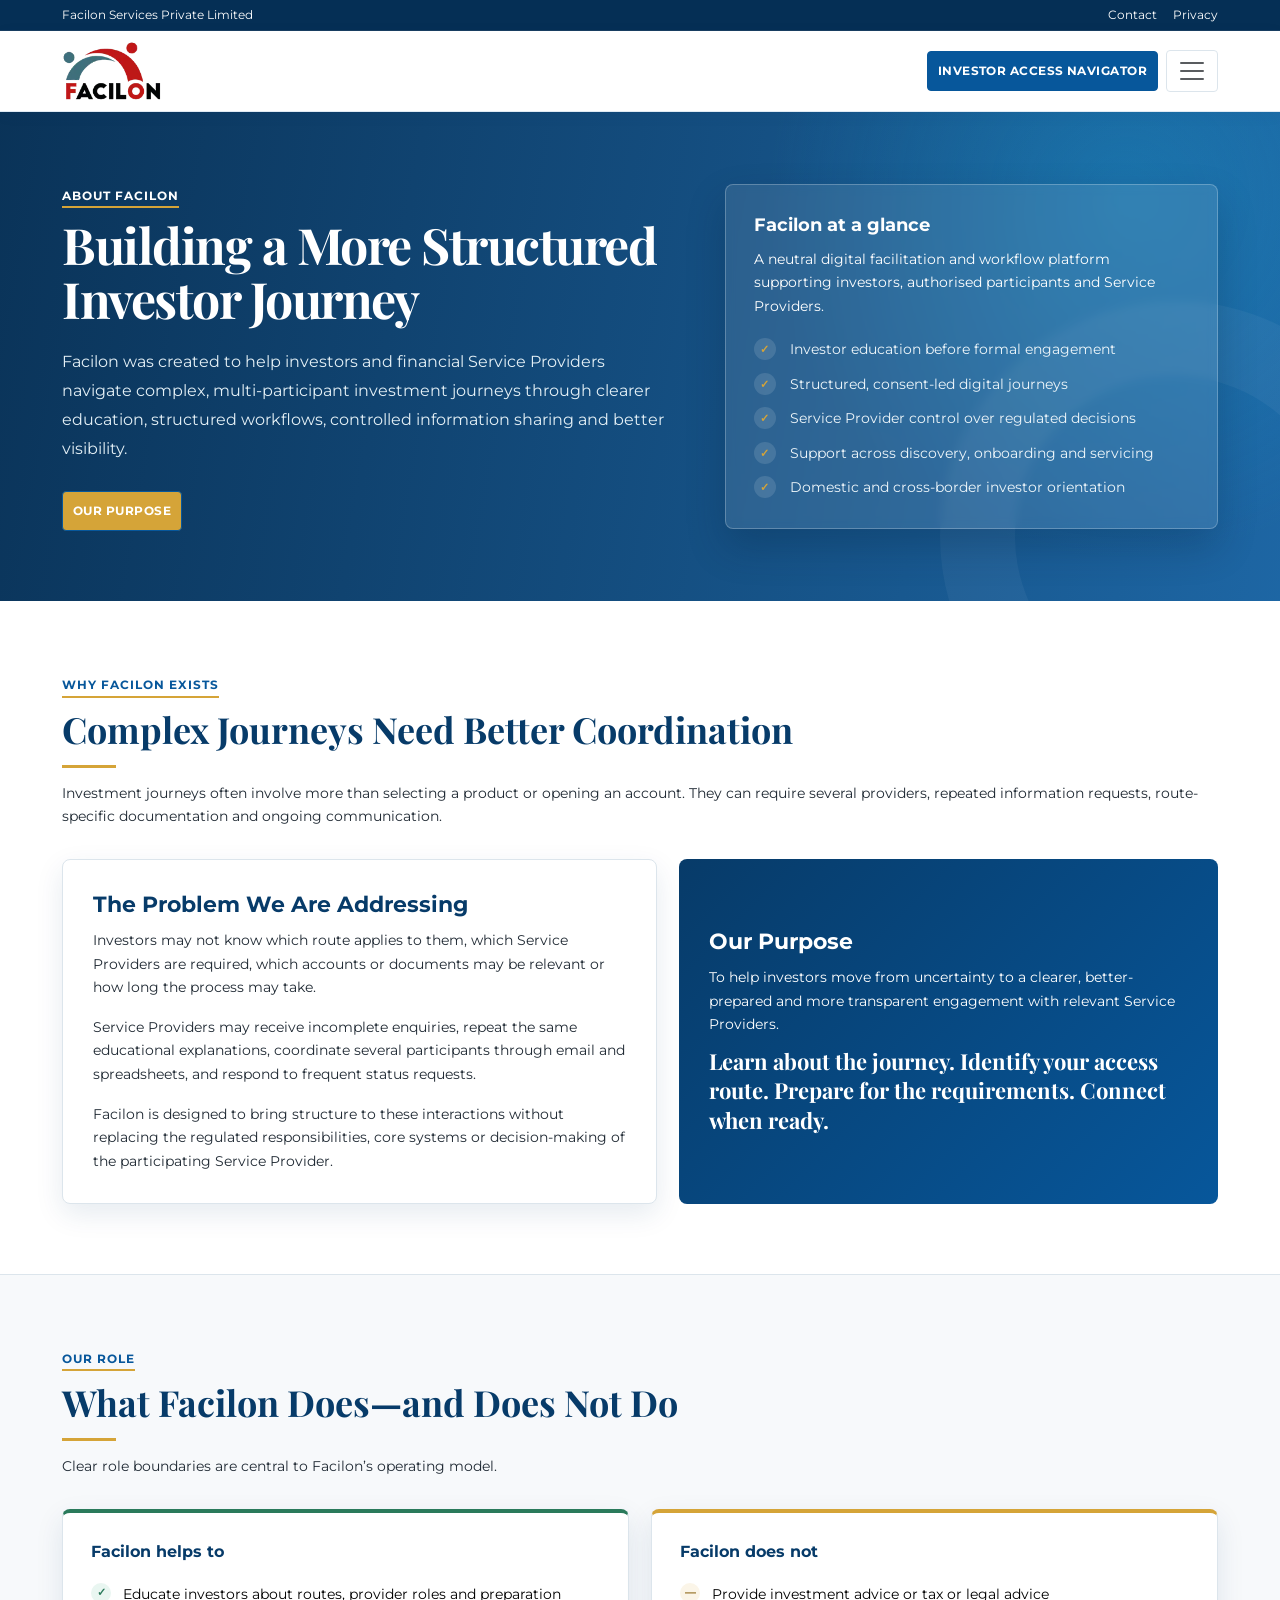
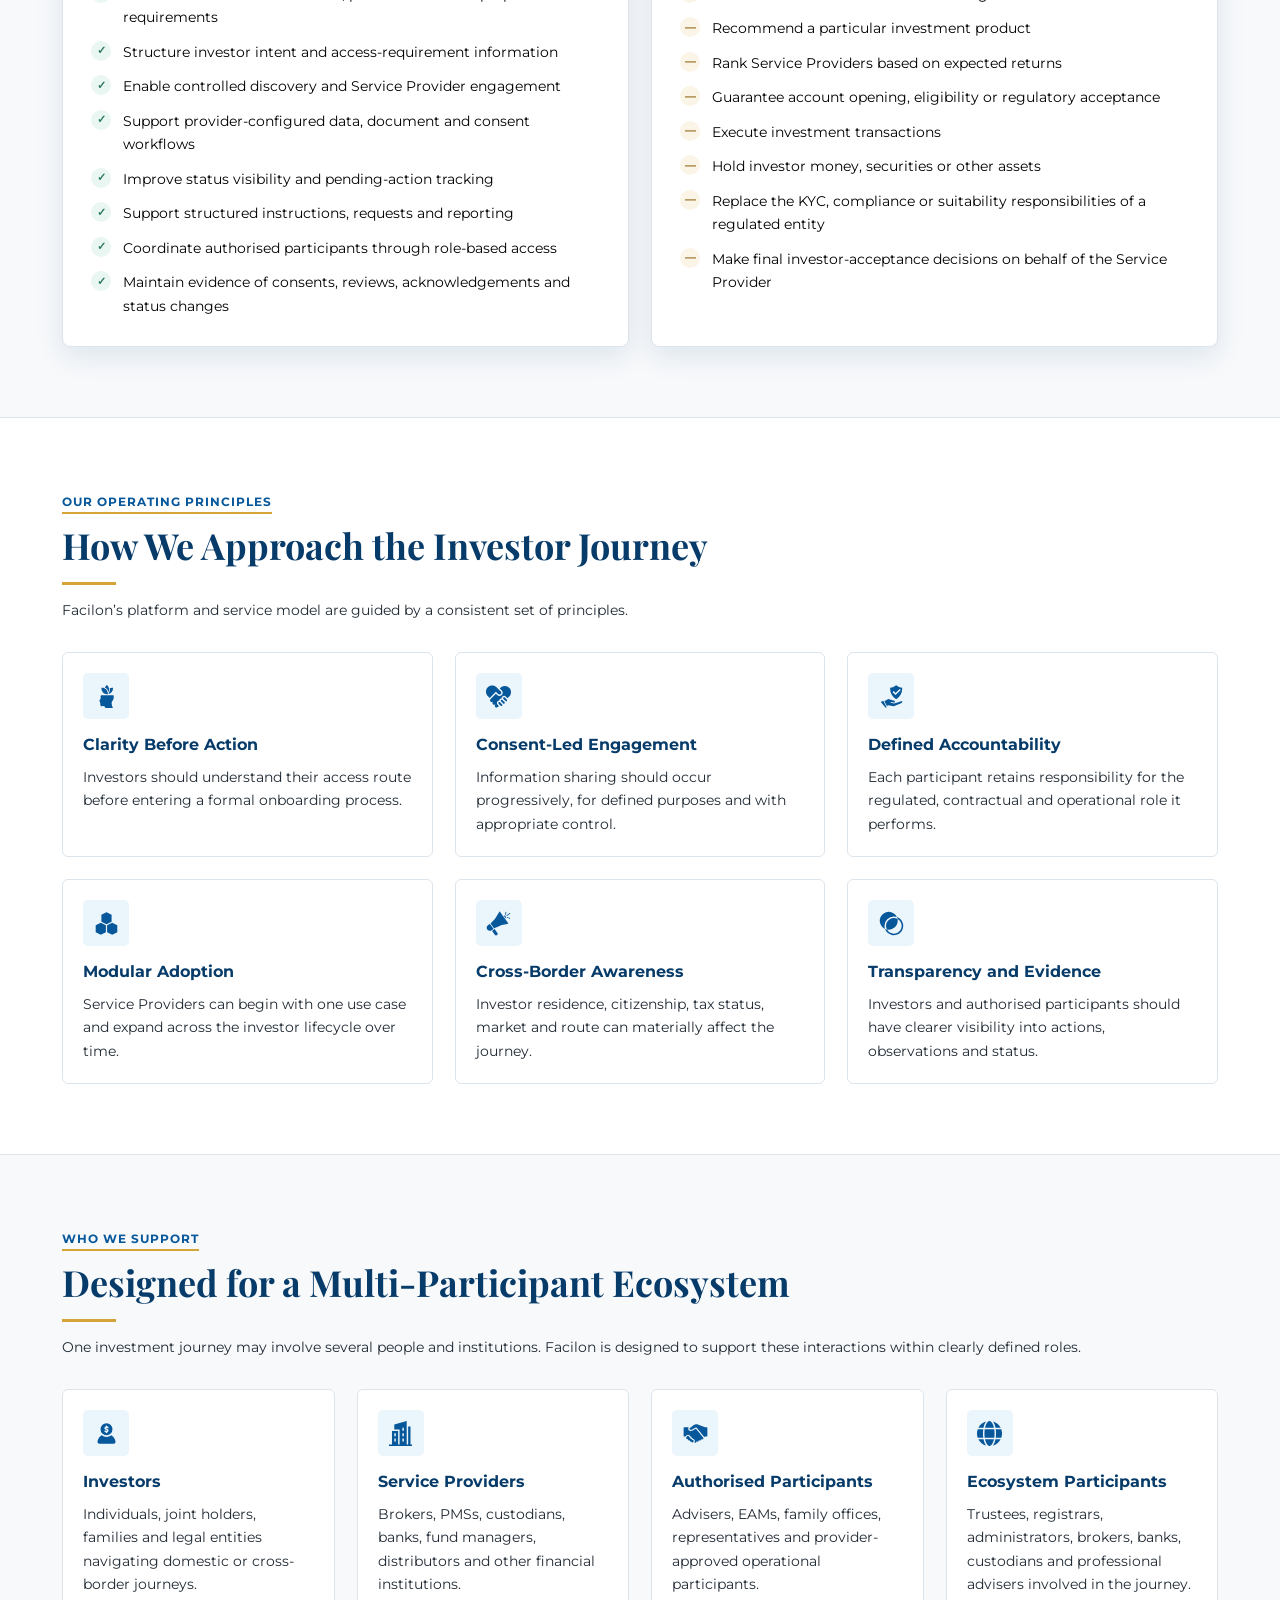
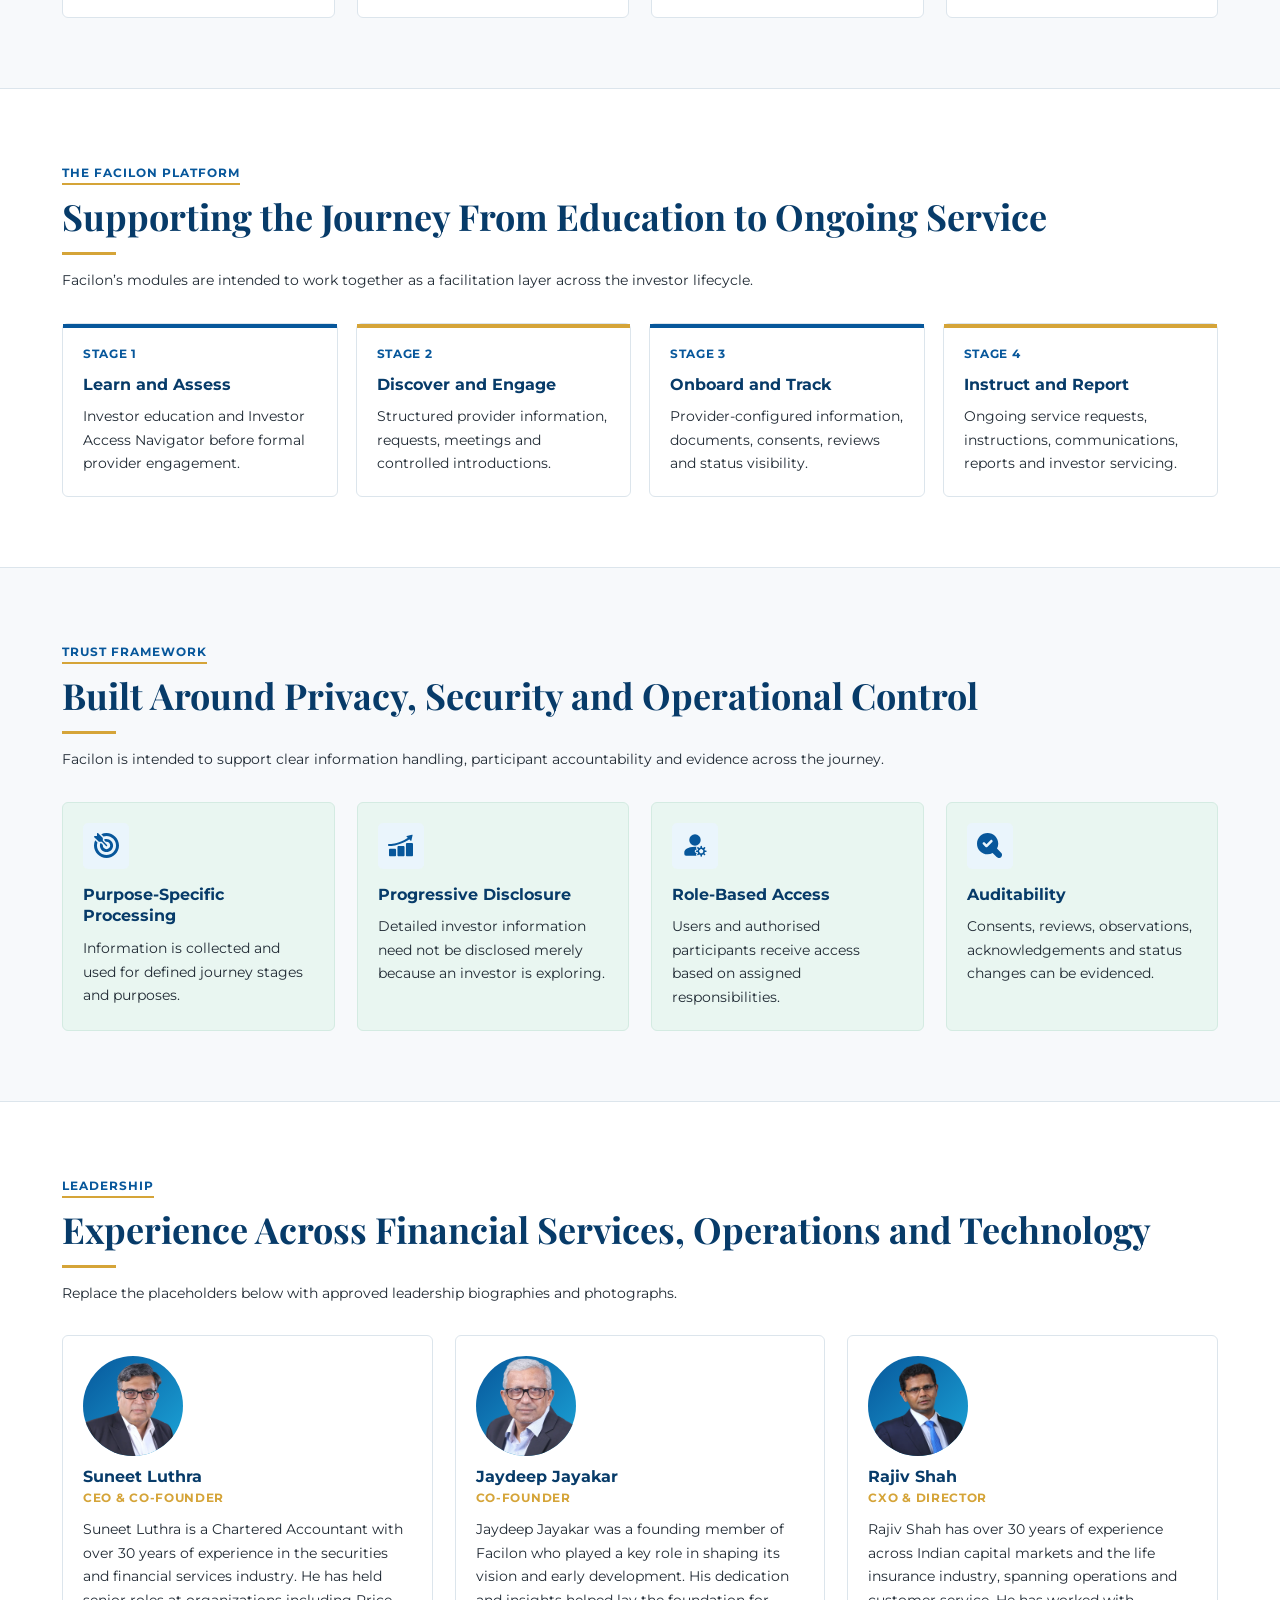
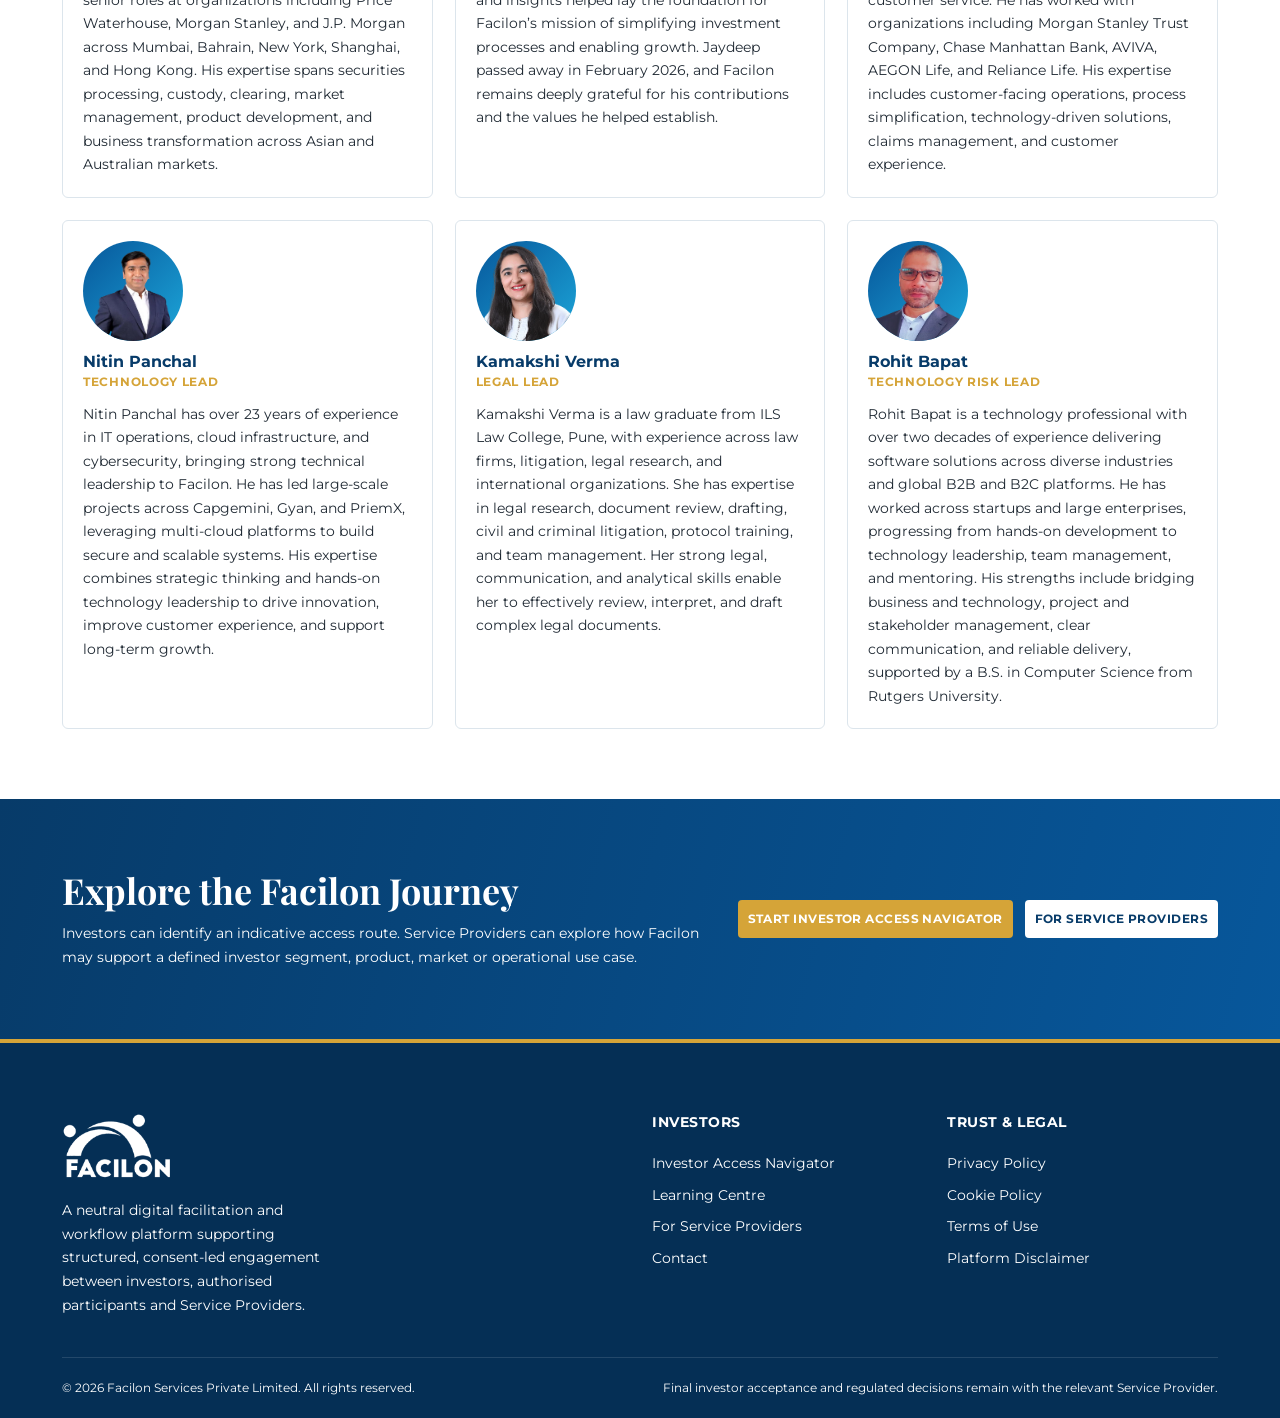
==== commit 86fd4437: "Html changes" ====
--- a/about-facilon.html
+++ b/about-facilon.html
@@ -584,7 +584,7 @@
             <div>Facilon Services Private Limited</div>
             <div class="topbar-links d-flex flex-wrap gap-3">
                 <a href="contact.html">Contact</a>
-                <a href="#privacy">Privacy</a>
+                <a href="privacy-policy.html">Privacy</a>
             </div>
         </div>
     </div>
@@ -1057,36 +1057,34 @@
             consent-led engagement between investors, authorised participants and Service Providers.
           </p>
         </div>
-
+        <div class="col-lg-3 col-md-4">
+          <!--<h3>Service Providers</h3>-->
+          <!--<div class="footer-links">-->
+          <!--  <a href="#modules">Facilon Modules</a>-->
+          <!--  <a href="#discussion">Request a Discussion</a>-->
+          <!--  <a href="#signin">Service Provider Sign In</a>-->
+          <!--</div>-->
+        </div>
+        
         <div class="col-lg-3 col-md-4">
           <h3>Investors</h3>
           <div class="footer-links">
             <a href="investor-access-navigator.html">Investor Access Navigator</a>
             <a href="learning-centre.html">Learning Centre</a>
-            <a href="#faq">Investor FAQs</a>
-            <a href="#support">Investor Support</a>
-          </div>
-        </div>
-
-        <div class="col-lg-3 col-md-4">
-          <h3>Service Providers</h3>
-          <div class="footer-links">
             <a href="for-service-providers.html">For Service Providers</a>
-            <a href="#modules">Facilon Modules</a>
-            <a href="#discussion">Request a Discussion</a>
-            <a href="#signin">Service Provider Sign In</a>
+            <a href="contact.html">Contact</a>
           </div>
         </div>
 
         <div class="col-lg-3 col-md-4">
           <h3>Trust &amp; Legal</h3>
           <div class="footer-links">
-            <a href="#privacy">Privacy Notice</a>
-            <a href="#cookies">Cookie Policy</a>
-            <a href="#terms">Terms of Use</a>
-            <a href="#disclaimer">Platform Disclaimer</a>
-            <a href="#rights">Investor Rights</a>
-            <a href="#security">Security at Facilon</a>
+            <a href="privacy-policy.html">Privacy Policy</a>
+            <a href="cookies-policy.html">Cookie Policy</a>
+            <a href="terms-of-use.html">Terms of Use</a>
+            <a href="disclaimer.html">Platform Disclaimer</a>
+            <!--<a href="#rights">Investor Rights</a>-->
+            <!--<a href="#security">Security at Facilon</a>-->
           </div>
         </div>
       </div>
